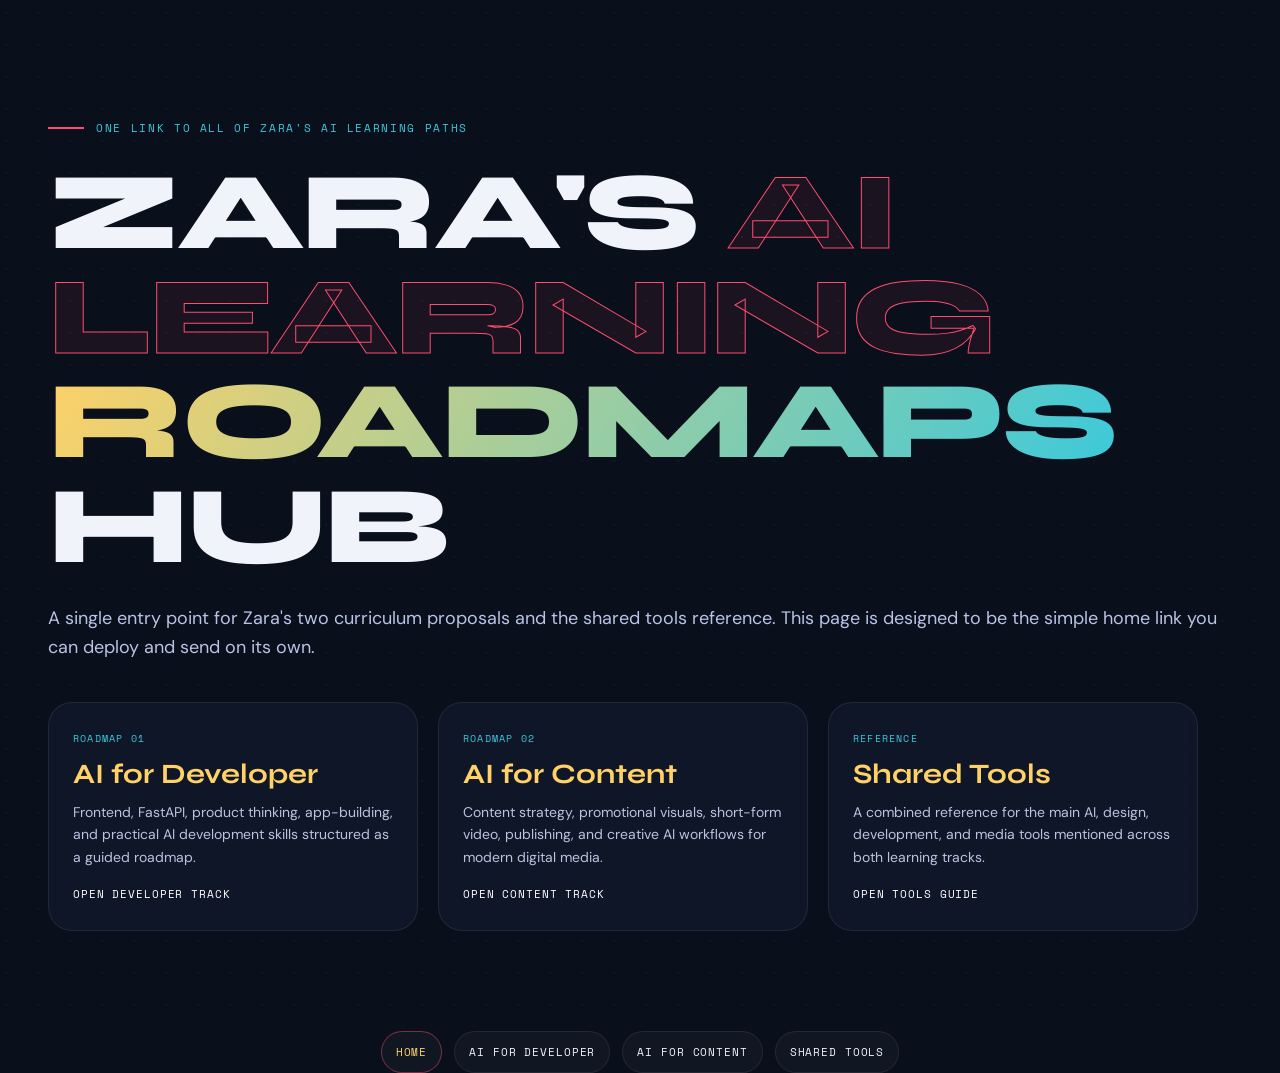
==== index.html @ 977c60f8 "ai build" ====
<!DOCTYPE html>
<html lang="en">
<head>
<meta charset="UTF-8">
<meta name="viewport" content="width=device-width, initial-scale=1.0">
<title>Zara AI Roadmaps</title>
<link href="https://fonts.googleapis.com/css2?family=Space+Mono:wght@400;700&family=Syne:wght@400;600;700;800&family=DM+Sans:wght@300;400;500;700&display=swap" rel="stylesheet">
<style>
*{margin:0;padding:0;box-sizing:border-box}
:root{
  --deep:#0a0f1c;
  --plasma:#ff4d6d;
  --plasma2:#ff4d6e13;
  --neon:#3bc9db;
  --volt:#ffd166;
  --mono:'Space Mono',monospace;
  --head:'Syne',sans-serif;
  --body:'DM Sans',sans-serif;
}
html{scroll-behavior:smooth}
body{background:var(--deep);color:#f0f3fa;font-family:var(--body);overflow-x:hidden}
.hero{
  min-height:100vh;
  display:flex;
  flex-direction:column;
  justify-content:center;
  padding:120px 48px 80px;
  position:relative;
  overflow:hidden;
}
.hero-grid{
  position:absolute;
  inset:0;
  background-image:radial-gradient(circle at 20% 40%, rgba(59,201,219,0.08) 1px, transparent 1px);
  background-size:32px 32px;
  pointer-events:none;
}
.hero-tag{
  position:relative;
  z-index:1;
  font-family:var(--mono);
  font-size:11px;
  color:var(--neon);
  letter-spacing:0.15em;
  margin-bottom:24px;
  display:flex;
  align-items:center;
  gap:12px;
}
.hero-tag::before{
  content:'';
  width:36px;
  height:2px;
  background:var(--plasma);
}
h1{
  position:relative;
  z-index:1;
  font-family:var(--head);
  font-size:clamp(52px,9vw,110px);
  font-weight:800;
  line-height:0.95;
  letter-spacing:-0.03em;
  margin-bottom:26px;
}
.highlight{
  color:var(--plasma2);
  -webkit-text-stroke:1px var(--plasma);
  text-stroke:1px var(--plasma);
}
.spark{
  background:linear-gradient(120deg,var(--volt),var(--neon));
  -webkit-background-clip:text;
  background-clip:text;
  color:transparent;
}
.hero-sub{
  position:relative;
  z-index:1;
  font-size:18px;
  color:#b9c3e6;
  max-width:650px;
  line-height:1.6;
  margin-bottom:40px;
}
.link-grid{
  position:relative;
  z-index:1;
  display:grid;
  grid-template-columns:repeat(3,minmax(0,1fr));
  gap:20px;
  width:100%;
  max-width:1150px;
}
.link-card{
  text-decoration:none;
  color:#f0f3fa;
  background:rgba(18,25,45,0.72);
  backdrop-filter:blur(4px);
  border:1px solid rgba(255,255,255,0.08);
  border-radius:24px;
  padding:28px 24px;
  transition:all 0.22s ease;
}
.link-card:hover{
  transform:translateY(-6px);
  border-color:rgba(59,201,219,0.42);
  background:rgba(30,40,65,0.82);
}
.card-kicker{
  font-family:var(--mono);
  font-size:10px;
  color:var(--neon);
  letter-spacing:0.12em;
  text-transform:uppercase;
  margin-bottom:14px;
}
.link-card h2{
  font-family:var(--head);
  font-size:28px;
  line-height:1.05;
  color:var(--volt);
  margin-bottom:12px;
}
.link-card p{
  font-size:14px;
  color:#bbc3e0;
  line-height:1.6;
  margin-bottom:18px;
}
.cta{
  font-family:var(--mono);
  font-size:11px;
  color:#ffffff;
  letter-spacing:0.08em;
  text-transform:uppercase;
}
@media(max-width:900px){
  .link-grid{grid-template-columns:1fr}
  .hero{padding:100px 24px 60px}
}
</style>
<link rel="stylesheet" href="shared-responsive.css">
</head>
<body>
<section class="hero">
  <div class="hero-grid"></div>
  <div class="hero-tag">ONE LINK TO ALL OF ZARA'S AI LEARNING PATHS</div>
  <h1>
    <div>ZARA'S <span class="highlight">AI LEARNING</span></div>
    <div><span class="spark">ROADMAPS</span> HUB</div>
  </h1>
  <p class="hero-sub">A single entry point for Zara's two curriculum proposals and the shared tools reference. This page is designed to be the simple home link you can deploy and send on its own.</p>

  <div class="link-grid">
    <a class="link-card" href="ai_for_dev.html">
      <div class="card-kicker">Roadmap 01</div>
      <h2>AI for Developer</h2>
      <p>Frontend, FastAPI, product thinking, app-building, and practical AI development skills structured as a guided roadmap.</p>
      <div class="cta">Open Developer Track</div>
    </a>

    <a class="link-card" href="ai_for_story.html">
      <div class="card-kicker">Roadmap 02</div>
      <h2>AI for Content</h2>
      <p>Content strategy, promotional visuals, short-form video, publishing, and creative AI workflows for modern digital media.</p>
      <div class="cta">Open Content Track</div>
    </a>

    <a class="link-card" href="ai_tools.html">
      <div class="card-kicker">Reference</div>
      <h2>Shared Tools</h2>
      <p>A combined reference for the main AI, design, development, and media tools mentioned across both learning tracks.</p>
      <div class="cta">Open Tools Guide</div>
    </a>
  </div>
</section>
<div class="footer-tab-nav" aria-label="Site links">
  <a class="footer-tab-link is-active" href="index.html">Home</a>
  <a class="footer-tab-link" href="ai_for_dev.html">AI for Developer</a>
  <a class="footer-tab-link" href="ai_for_story.html">AI for Content</a>
  <a class="footer-tab-link" href="ai_tools.html">Shared Tools</a>
</div>
</body>
</html>
---- shared-responsive.css ----
body{
  overflow-x:hidden;
}

.footer-tab-nav{
  display:flex;
  flex-wrap:wrap;
  gap:12px;
  padding:20px 24px 0;
  justify-content:center;
}

.footer-tab-link{
  display:inline-flex;
  align-items:center;
  justify-content:center;
  text-decoration:none;
  color:#f0f3fa;
  background:rgba(255,255,255,0.03);
  border:1px solid rgba(255,255,255,0.08);
  border-radius:999px;
  padding:10px 14px;
  min-height:42px;
  font-family:'Space Mono',monospace;
  font-size:11px;
  letter-spacing:0.08em;
  text-transform:uppercase;
  transition:background .18s ease,border-color .18s ease,transform .18s ease;
}

.footer-tab-link:hover{
  transform:translateY(-1px);
  border-color:rgba(59,201,219,0.45);
  background:rgba(255,255,255,0.07);
}

.footer-tab-link.is-active{
  border-color:rgba(255,77,109,0.45);
  color:#ffd166;
}

h1,
.hero h1,
.hero h1 div,
.hero h1 span,
.nav-logo,
.hero-tag,
.hero-sub,
.s-title,
.module-card h3,
.agent-name,
.link-card h2,
.card h2{
  max-width:100%;
  overflow-wrap:anywhere;
  word-break:normal;
}

img,
video,
canvas,
svg{
  max-width:100%;
  height:auto;
}

@media(max-width:1100px){
  .hero{
    padding:110px 32px 70px;
  }

  section{
    padding:72px 32px;
  }

  .tool-grid{
    grid-template-columns:repeat(2,1fr);
  }

  .agents-grid{
    grid-template-columns:repeat(2,1fr);
  }

  .skill-grid{
    grid-template-columns:repeat(2,1fr);
    gap:14px;
  }

  .link-grid{
    grid-template-columns:repeat(2,minmax(0,1fr));
  }
}

@media(max-width:900px){
  nav{
    padding:12px 18px;
  }

  .nav-logo{
    font-size:12px;
  }

  nav .nav-links{
    display:none;
  }

  .hero{
    min-height:auto;
    padding:96px 24px 56px;
  }

  section{
    padding:60px 24px;
  }

  .hero-sub{
    font-size:16px;
    max-width:100%;
  }

  .modules-grid,
  .agents-grid,
  .tool-grid,
  .skill-grid,
  .link-grid,
  .grid{
    grid-template-columns:1fr;
  }

  .week-row{
    grid-template-columns:1fr;
  }

  .week-num{
    justify-content:flex-start;
    padding:14px 18px;
    font-size:28px;
  }

  .week-content{
    border-left:none;
    border-top:1px solid rgba(255,255,255,0.08);
    padding:18px 18px 20px;
  }

  .wf-step{
    grid-template-columns:1fr;
    gap:12px;
    border-radius:28px;
    padding:16px;
  }

  .wf-num-circle{
    margin-right:auto;
  }

  .resource-table{
    display:block;
    overflow-x:auto;
    white-space:nowrap;
    -webkit-overflow-scrolling:touch;
  }

  .resource-table thead,
  .resource-table tbody,
  .resource-table tr{
    width:max-content;
  }

  .wrap{
    padding:32px 18px 48px;
  }

  .footer-tab-nav{
    padding:18px 18px 0;
    gap:10px;
  }
}

@media(max-width:640px){
  .hero-tag,
  .s-tag,
  .eyebrow,
  .card-kicker{
    font-size:10px;
    letter-spacing:0.12em;
  }

  .hero h1,
  h1{
    font-size:clamp(34px,11vw,56px);
    line-height:1;
  }

  .module-card,
  .agent-card,
  .tool-card,
  .skill-card,
  .link-card,
  .card{
    padding:22px 18px;
    border-radius:20px;
  }

  .module-card h3,
  .link-card h2,
  .card h2{
    font-size:22px;
  }

  .week-title{
    font-size:18px;
  }

  .week-desc,
  .module-desc,
  .agent-desc,
  .tool-for,
  .tool-card p,
  .intro{
    font-size:13px;
  }

  .stat-num{
    font-size:32px;
  }

  .hero-stats{
    gap:22px;
  }

  .stat{
    min-width:0;
  }

  .hero-tag{
    gap:10px;
    line-height:1.5;
  }

  .nav-logo{
    line-height:1.45;
  }

  .resource-table th,
  .resource-table td{
    padding:12px 14px;
  }

  .footer-tab-link{
    width:100%;
    border-radius:16px;
    font-size:10px;
    letter-spacing:0.06em;
  }
}

@media(max-width:420px){
  nav{
    padding:10px 14px;
  }

  .hero{
    padding:88px 16px 44px;
  }

  section{
    padding:48px 16px;
  }

  .hero h1,
  h1{
    font-size:clamp(30px,10.5vw,46px);
    line-height:1.02;
    letter-spacing:-0.02em;
  }

  .hero-sub{
    font-size:15px;
    line-height:1.55;
  }

  .hero-stats{
    display:grid;
    grid-template-columns:1fr 1fr;
    gap:16px 12px;
  }

  .stat-num{
    font-size:28px;
  }

  .stat-label{
    font-size:10px;
    line-height:1.45;
  }

  .module-card,
  .agent-card,
  .tool-card,
  .skill-card,
  .link-card,
  .card{
    padding:18px 16px;
    border-radius:18px;
  }

  .module-card h3,
  .link-card h2,
  .card h2{
    font-size:20px;
  }

  .week-num{
    font-size:24px;
    padding:12px 14px;
  }

  .week-content{
    padding:16px 14px 18px;
  }

  .wf-step{
    padding:14px;
  }

  .tool-card h4{
    font-size:15px;
    line-height:1.4;
  }

  .resource-table th,
  .resource-table td{
    font-size:12px;
    padding:10px 12px;
  }

  .footer-tab-nav{
    padding:16px 16px 0;
  }
}

@media(max-width:360px){
  .hero h1,
  h1{
    font-size:clamp(26px,10vw,38px);
  }

  .hero-stats{
    grid-template-columns:1fr;
  }

  .hero-tag,
  .s-tag,
  .eyebrow,
  .card-kicker{
    letter-spacing:0.08em;
  }
}
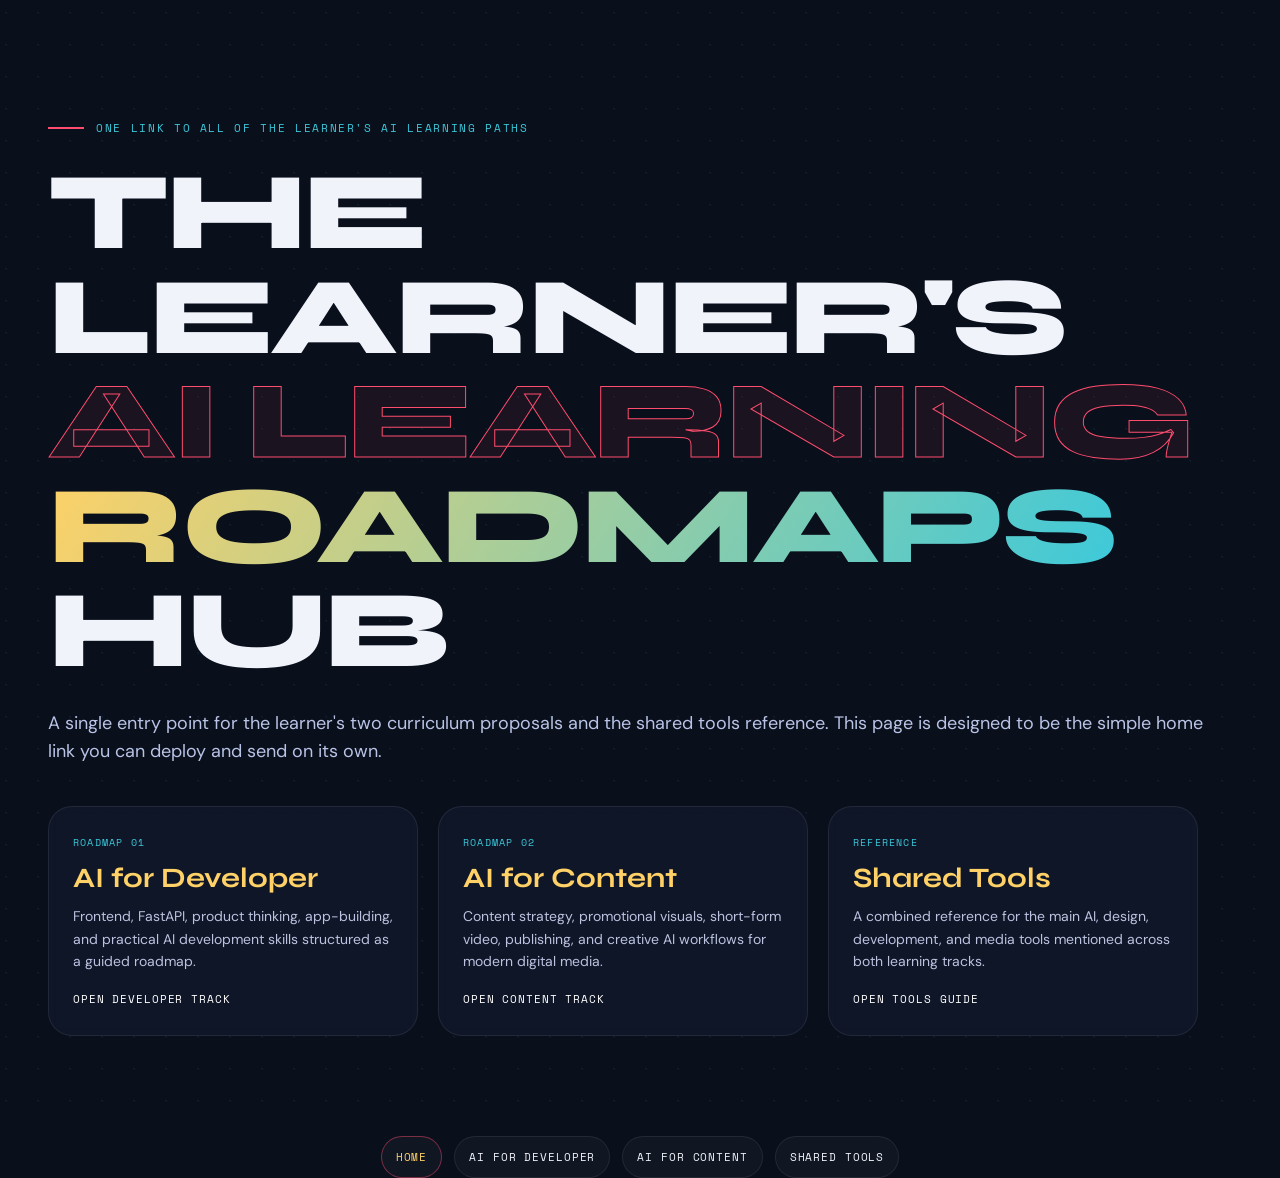
==== commit c5d62583: "update" ====
--- a/index.html
+++ b/index.html
@@ -3,7 +3,7 @@
 <head>
 <meta charset="UTF-8">
 <meta name="viewport" content="width=device-width, initial-scale=1.0">
-<title>Zara AI Roadmaps</title>
+<title>AI Learning Roadmaps</title>
 <link href="https://fonts.googleapis.com/css2?family=Space+Mono:wght@400;700&family=Syne:wght@400;600;700;800&family=DM+Sans:wght@300;400;500;700&display=swap" rel="stylesheet">
 <style>
 *{margin:0;padding:0;box-sizing:border-box}
@@ -145,12 +145,12 @@
 <body>
 <section class="hero">
   <div class="hero-grid"></div>
-  <div class="hero-tag">ONE LINK TO ALL OF ZARA'S AI LEARNING PATHS</div>
+  <div class="hero-tag">ONE LINK TO ALL OF THE LEARNER'S AI LEARNING PATHS</div>
   <h1>
-    <div>ZARA'S <span class="highlight">AI LEARNING</span></div>
+    <div>THE LEARNER'S <span class="highlight">AI LEARNING</span></div>
     <div><span class="spark">ROADMAPS</span> HUB</div>
   </h1>
-  <p class="hero-sub">A single entry point for Zara's two curriculum proposals and the shared tools reference. This page is designed to be the simple home link you can deploy and send on its own.</p>
+  <p class="hero-sub">A single entry point for the learner's two curriculum proposals and the shared tools reference. This page is designed to be the simple home link you can deploy and send on its own.</p>
 
   <div class="link-grid">
     <a class="link-card" href="ai_for_dev.html">
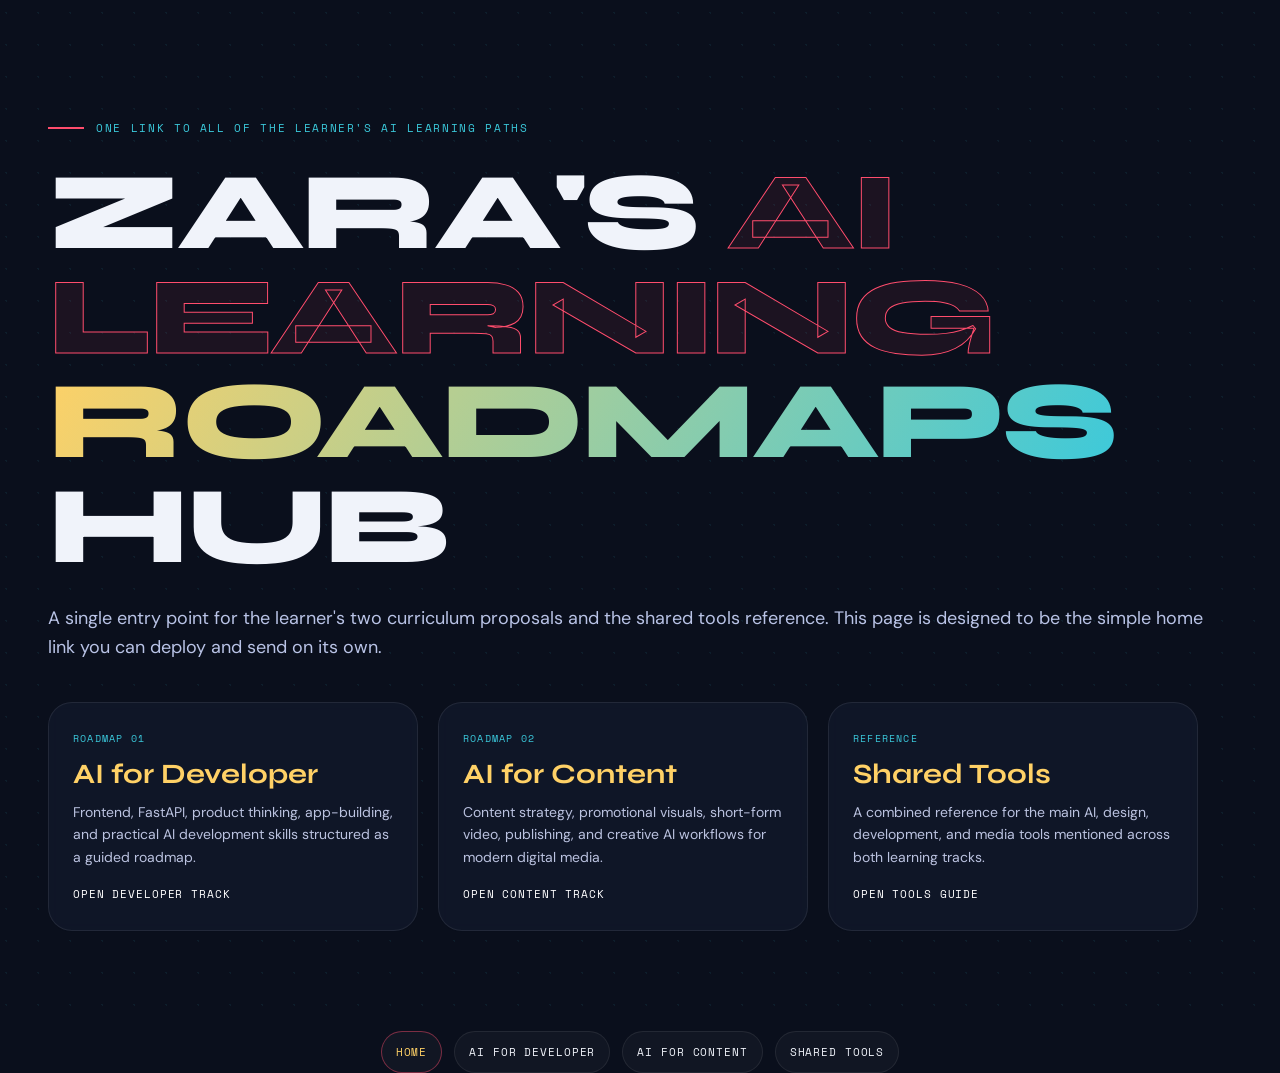
==== commit 9bd13c77: "update" ====
--- a/index.html
+++ b/index.html
@@ -147,7 +147,7 @@
   <div class="hero-grid"></div>
   <div class="hero-tag">ONE LINK TO ALL OF THE LEARNER'S AI LEARNING PATHS</div>
   <h1>
-    <div>THE LEARNER'S <span class="highlight">AI LEARNING</span></div>
+    <div>ZARA'S <span class="highlight">AI LEARNING</span></div>
     <div><span class="spark">ROADMAPS</span> HUB</div>
   </h1>
   <p class="hero-sub">A single entry point for the learner's two curriculum proposals and the shared tools reference. This page is designed to be the simple home link you can deploy and send on its own.</p>
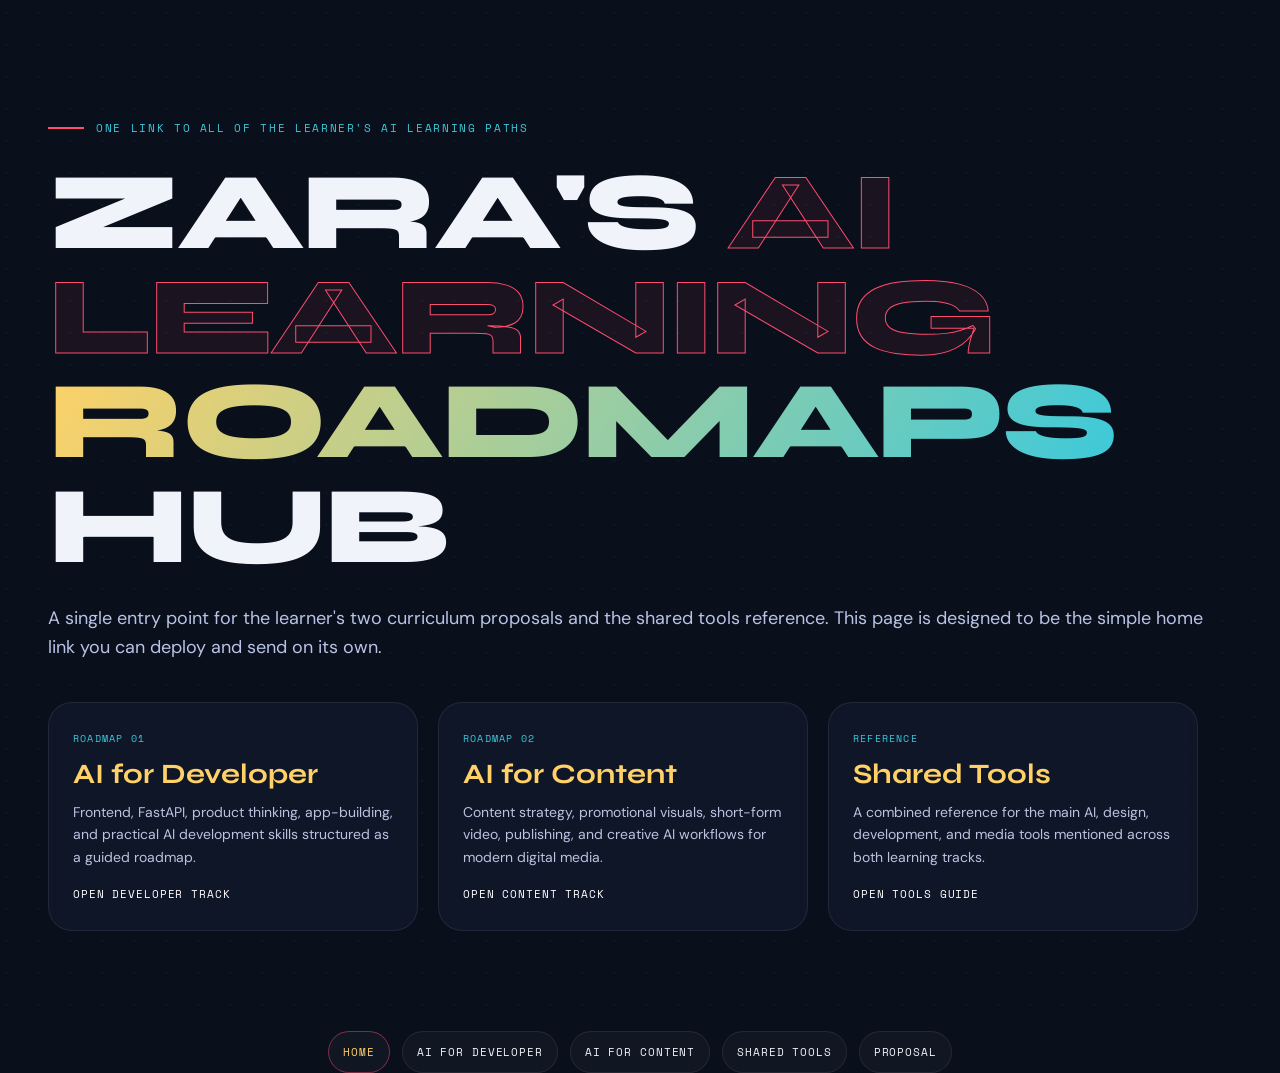
==== commit 8c4e41a7: "proposal" ====
--- a/index.html
+++ b/index.html
@@ -180,6 +180,7 @@
   <a class="footer-tab-link" href="ai_for_dev.html">AI for Developer</a>
   <a class="footer-tab-link" href="ai_for_story.html">AI for Content</a>
   <a class="footer-tab-link" href="ai_tools.html">Shared Tools</a>
+  <a class="footer-tab-link" href="proposal.html">Proposal</a>
 </div>
 </body>
 </html>
